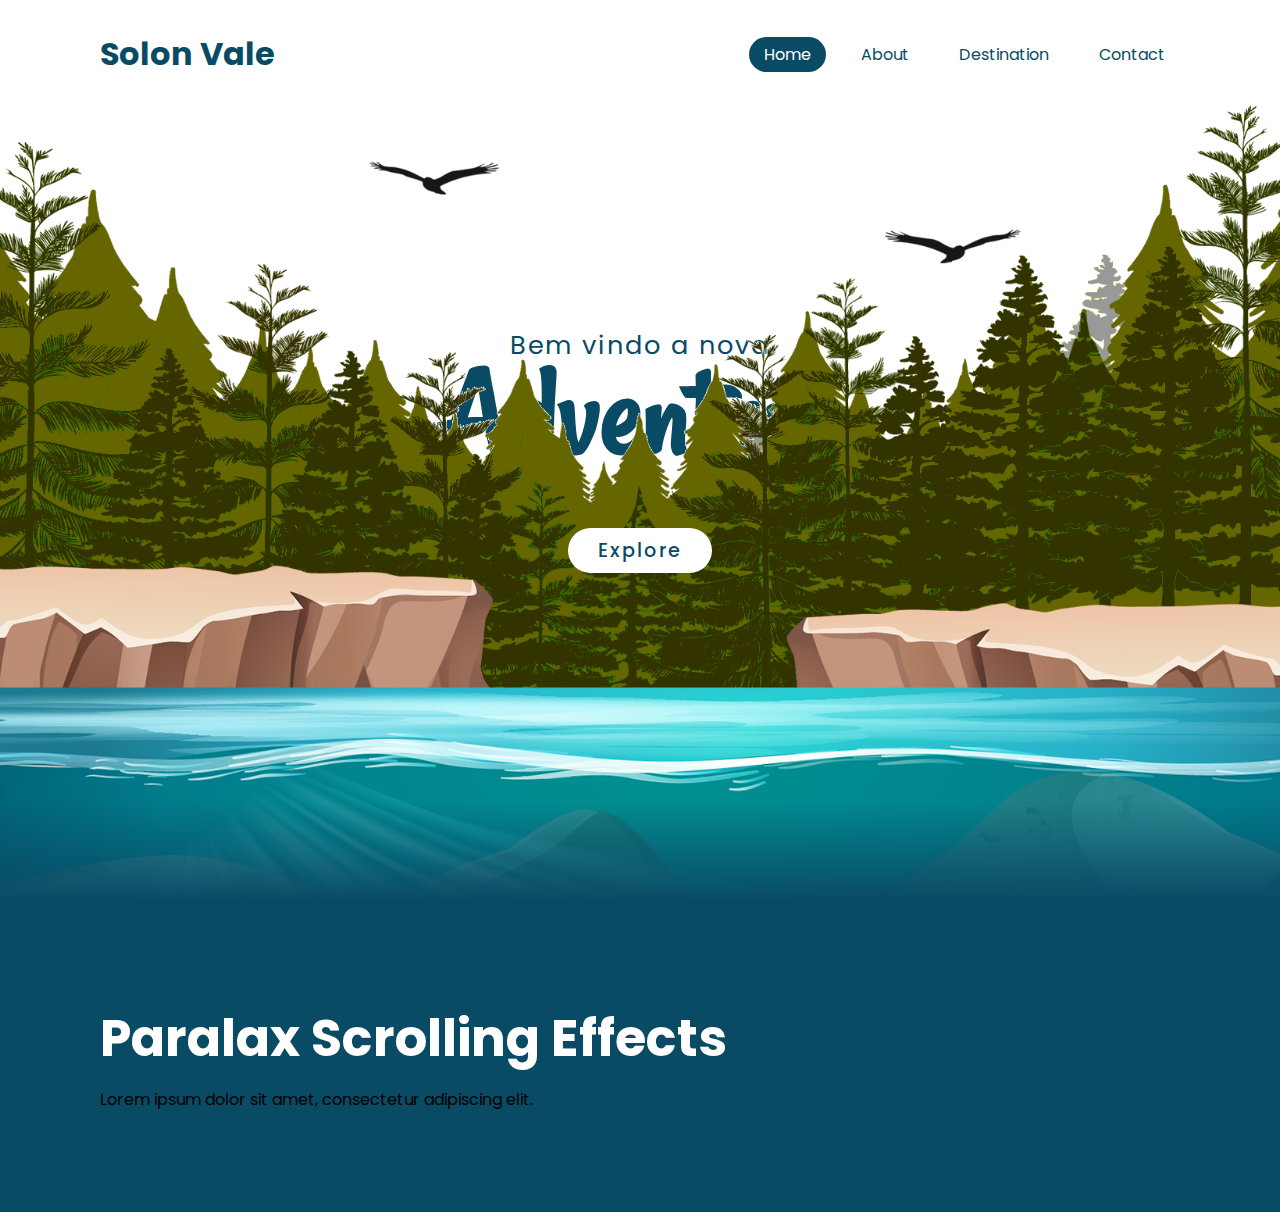
==== index.html @ bc414541 "Subindo arquivos do site" ====
<!DOCTYPE html>
<html lang="pt-br">

<head>
    <meta charset="UTF-8">
    <meta http-equiv="X-UA-Compatible" content="IE=edge">
    <meta name="viewport" content="width=device-width, initial-scale=1.0">
    <link rel="stylesheet" type="text/css" href="style/main.css">
    <title>solonvale</title>
</head>

<body>
    <header id="header">
        <a href="#" class="logo">Solon Vale</a>
        <ul>
            <li><a href="#" class="active">Home</a></li>
            <li><a href="#">About</a></li>
            <li><a href="#">Destination</a></li>
            <li><a href="#">Contact</a></li>
        </ul>
    </header>
    <section>
        <h2 id="text"><span>Bem vindo a nova</span><br>Adventure</h2>
        <img src="img/bird1.png" id="bird1">
        <img src="img/bird2.png" id="bird2">
        <img src="img/forest.png" id="forest">
        <a href="#" id="btn">Explore</a>
        <img src="img/rocks.png" id="rocks">
        <img src="img/water.png" id="water">
    </section>
    <div class="sec">
        <h2>Paralax Scrolling Effects</h2>
        <p>Lorem ipsum dolor sit amet, consectetur adipiscing elit.</p>
    </div>

    <script>
        let text = document.getElementById('text');
        let bird1 = document.getElementById('bird1');
        let bird2 = document.getElementById('bird2');
        let btn = document.getElementById('btn');
        let rocks = document.getElementById('rocks');
        let forest = document.getElementById('forest');
        let water = document.getElementById('water');
        let header = document.getElementById('header');

        window.addEventListener('scroll', function() {
            let value = window.scrollY;

            text.style.top = 50 + value * -0.5 + '%';
            bird1.style.top = value * -1.5 + 'px';
            bird1.style.left = value * 2 + 'px';
            bird2.style.top = value * -1.5 + 'px';
            bird2.style.top = value * -5 + 'px';
            btn.style.marginTop = value * 1.5 + 'px';
            rocks.style.top = value * -0.12 + 'px';
            forest.style.top = value * 0.25 + 'px';
            header.style.top = value * 0.5 + 'px';
        })
    </script>
</body>

</html>
---- style/main.css ----
@import url('https://fonts.googleapis.com/css2?family=Poppins:wght@100;200;300;400;500;600;700;800;900&display=swap');
@import url('https://fonts.googleapis.com/css2?family=Poppins:wght@100;200;300;400;500;600;700;800;900&family=Rancho&display=swap');
* {
    margin: 0;
    padding: 0;
    box-sizing: border-box;
    font-family: 'Poppins', sans-serif;
}

body {
    /*overflow: hidden;*/
    background: #fff;
    min-height: 100vh;
}

#header {
    position: absolute;
    top: 0;
    left: 0;
    width: 100%;
    padding: 30px 100px;
    display: flex;
    justify-content: space-between;
    align-items: center;
    z-index: 1000;
}

#header .logo {
    color: #094b65;
    font-weight: 700;
    font-size: 2em;
    text-decoration: none;
}

#header ul {
    display: flex;
    justify-content: center;
    align-items: center;
}

#header ul li {
    list-style: none;
    margin-left: 20px;
}

#header ul li a {
    text-decoration: none;
    padding: 6px 15px;
    color: #094b65;
    border-radius: 20px;
}

#header ul li a:hover,
#header ul li a.active {
    background: #094b65;
    color: #fff;
}

section {
    position: relative;
    width: 100%;
    height: 100vh;
    display: flex;
    justify-content: center;
    align-items: center;
}

section::before {
    content: '';
    position: absolute;
    bottom: 0;
    left: 0;
    width: 100%;
    height: 100px;
    background: linear-gradient(to top, #094b65, transparent);
    z-index: 10;
}

section img {
    position: absolute;
    top: 0;
    left: 0;
    width: 100%;
    height: 100%;
    object-fit: cover;
    pointer-events: none;
}

section #text {
    position: absolute;
    color: #094b65;
    font-size: 10vw;
    text-align: center;
    line-height: 0.55em;
    font-family: 'Rancho', cursive;
    transform: translateY(-50%);
}

section #text span {
    font-size: 0.20em;
    letter-spacing: 2px;
    font-weight: 400;
}

#btn {
    text-decoration: none;
    display: inline-block;
    padding: 8px 30px;
    background: #fff;
    color: #094b65;
    font-size: 1.2em;
    font-weight: 500;
    letter-spacing: 2px;
    border-radius: 40px;
    transform: translateY(100px);
}

.sec {
    position: relative;
    padding: 100px;
    background: #094b65;
}

.sec h2 {
    font-size: 3.2em;
    color: #fff;
    margin-bottom: 10px;
}

.sec p {}
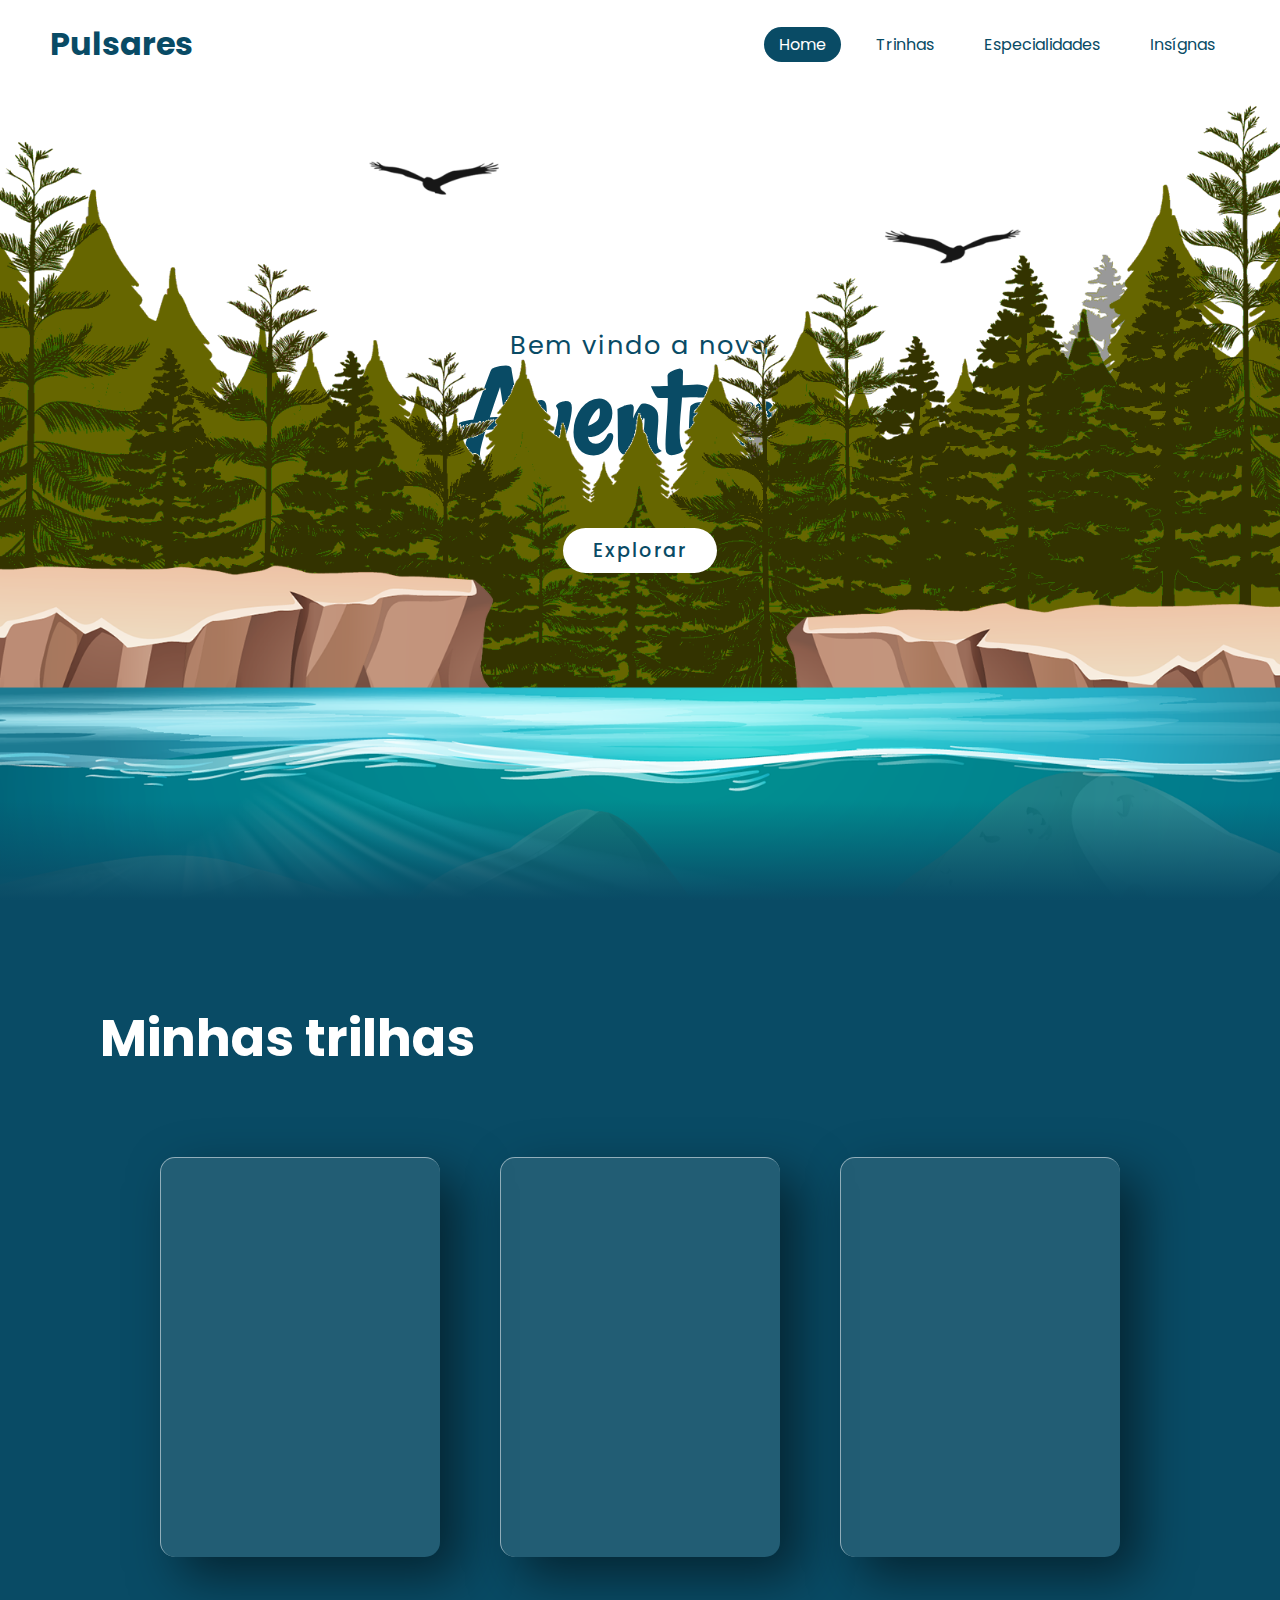
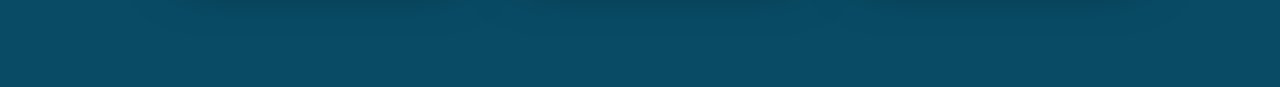
==== commit 15625513: "craindo cards" ====
--- a/index.html
+++ b/index.html
@@ -6,57 +6,73 @@
     <meta http-equiv="X-UA-Compatible" content="IE=edge">
     <meta name="viewport" content="width=device-width, initial-scale=1.0">
     <link rel="stylesheet" type="text/css" href="style/main.css">
-    <title>solonvale</title>
+    <title>Pulsares</title>
 </head>
 
 <body>
     <header id="header">
-        <a href="#" class="logo">Solon Vale</a>
-        <ul>
-            <li><a href="#" class="active">Home</a></li>
-            <li><a href="#">About</a></li>
-            <li><a href="#">Destination</a></li>
-            <li><a href="#">Contact</a></li>
-        </ul>
+        <a href="#" class="logo">Pulsares</a>
+        <nav id="nav">
+            <button id="btn-mobile">Menu</button>
+            <ul id="menu">
+                <li><a href="#" class="active">Home</a></li>
+                <li><a href="#">Trinhas</a></li>
+                <li><a href="#">Especialidades</a></li>
+                <li><a href="#">Insígnas</a></li>
+            </ul>
+        </nav>
     </header>
     <section>
-        <h2 id="text"><span>Bem vindo a nova</span><br>Adventure</h2>
+        <h2 id="text"><span>Bem vindo a nova</span><br>Aventura</h2>
         <img src="img/bird1.png" id="bird1">
         <img src="img/bird2.png" id="bird2">
         <img src="img/forest.png" id="forest">
-        <a href="#" id="btn">Explore</a>
+        <a href="#" id="btn">Explorar</a>
         <img src="img/rocks.png" id="rocks">
         <img src="img/water.png" id="water">
     </section>
-    <div class="sec">
-        <h2>Paralax Scrolling Effects</h2>
-        <p>Lorem ipsum dolor sit amet, consectetur adipiscing elit.</p>
+    <div class="trilhas">
+        <h2 class="titulo">Minhas trilhas</h2>
+        <div class="container">
+            <div class="cards">
+                <div class="content">
+                    <h2>01</h2>
+                    <h3>Card um</h3>
+                    <p>Lorem ipsum dolor sit amet, consectetur adipiscing elit, sent do eiusmod incididunt ut labore et dolore magna aliqua. ul enim veniam</p>
+                    <a href="#">Mais informações</a>
+                </div>
+            </div>
+            <div class="cards">
+                <div class="content">
+                    <h2>01</h2>
+                    <h3>Card um</h3>
+                    <p>Lorem ipsum dolor sit amet, consectetur adipiscing elit, sent do eiusmod incididunt ut labore et dolore magna aliqua. ul enim veniam</p>
+                    <a href="#">Mais informações</a>
+                </div>
+            </div>
+            <div class="cards">
+                <div class="content">
+                    <h2>01</h2>
+                    <h3>Card um</h3>
+                    <p>Lorem ipsum dolor sit amet, consectetur adipiscing elit, sent do eiusmod incididunt ut labore et dolore magna aliqua. ul enim veniam</p>
+                    <a href="#">Mais informações</a>
+                </div>
+            </div>
+        </div>
     </div>
-
+    <script src="script/main.js"></script>
+    <script type="text/javascript" src="script/vanilla-tilt.js"></script>
     <script>
-        let text = document.getElementById('text');
-        let bird1 = document.getElementById('bird1');
-        let bird2 = document.getElementById('bird2');
-        let btn = document.getElementById('btn');
-        let rocks = document.getElementById('rocks');
-        let forest = document.getElementById('forest');
-        let water = document.getElementById('water');
-        let header = document.getElementById('header');
-
-        window.addEventListener('scroll', function() {
-            let value = window.scrollY;
-
-            text.style.top = 50 + value * -0.5 + '%';
-            bird1.style.top = value * -1.5 + 'px';
-            bird1.style.left = value * 2 + 'px';
-            bird2.style.top = value * -1.5 + 'px';
-            bird2.style.top = value * -5 + 'px';
-            btn.style.marginTop = value * 1.5 + 'px';
-            rocks.style.top = value * -0.12 + 'px';
-            forest.style.top = value * 0.25 + 'px';
-            header.style.top = value * 0.5 + 'px';
-        })
+        VanillaTilt.init(document.querySelectorAll(".cards"), {
+            max: 25,
+            speed: 400,
+            glare: true,
+            "max-glare": 1,
+        });
     </script>
 </body>
+<!-- <footer>
+    <p>solonvale</p>
+</footer> -->
 
 </html>--- a/style/main.css
+++ b/style/main.css
@@ -8,17 +8,21 @@
 }
 
 body {
-    /*overflow: hidden;*/
+    overflow: auto;
     background: #fff;
     min-height: 100vh;
 }
 
+body::-webkit-scrollbar {
+    display: none;
+}
+
 #header {
     position: absolute;
     top: 0;
     left: 0;
     width: 100%;
-    padding: 30px 100px;
+    padding: 20px 50px;
     display: flex;
     justify-content: space-between;
     align-items: center;
@@ -115,16 +119,121 @@
     transform: translateY(100px);
 }
 
-.sec {
+
+/* sessao de trilhas */
+
+.trilhas {
     position: relative;
     padding: 100px;
     background: #094b65;
 }
 
-.sec h2 {
+.trilhas .titulo {
     font-size: 3.2em;
     color: #fff;
-    margin-bottom: 10px;
-}
-
-.sec p {}+    margin-bottom: 50px;
+}
+
+.container {
+    position: relative;
+    display: flex;
+    justify-content: center;
+    align-items: center;
+    max-width: 1200px;
+    /* flex-wrap: wrap; */
+    z-index: 1;
+}
+
+.container .cards {
+    position: relative;
+    width: 280px;
+    height: 400px;
+    margin: 30px;
+    box-shadow: 20px 20px 50px rgba(0, 0, 0, 0.5);
+    border-radius: 15px;
+    background: rgba(255, 255, 255, 0.1);
+    overflow: hidden;
+    display: flex;
+    justify-content: center;
+    align-items: center;
+    border-top: 1px solid rgba(255, 255, 255, 0.5);
+    border-left: 1px solid rgba(255, 255, 255, 0.5);
+}
+
+.container .cards .content {
+    padding: 20px;
+    text-align: center;
+    transform: translateY(100px);
+    opacity: 0;
+    transition: 0.5s;
+}
+
+.container .cards:hover .content {
+    transform: translateY(0px);
+    opacity: 1;
+}
+
+.container .cards .content h2 {
+    position: absolute;
+    top: -80px;
+    right: 30px;
+    font-size: 8em;
+    color: rgba(255, 255, 255, 0.05);
+    pointer-events: none;
+}
+
+.container .cards .content h3 {
+    font-size: 1.8em;
+    color: #fff;
+    z-index: 1;
+}
+
+.container .cards .content p {
+    font-size: 1em;
+    color: #fff;
+    font-weight: 300;
+}
+
+.container .cards .content a {
+    position: relative;
+    display: inline-block;
+    padding: 8px 20px;
+    margin-top: 15px;
+    background: #fff;
+    color: #000;
+    text-decoration: none;
+    border-radius: 20px;
+    font-weight: 500;
+    box-shadow: 0 5px 15px rgba(0, 0, 0, 0.2);
+}
+
+#btn-mobile {
+    display: none;
+}
+
+@media (max-width: 600px) {
+    #bird1 {
+        display: none;
+    }
+    #bird2 {
+        display: none;
+    }
+    #header {
+        padding: 20px;
+    }
+    #btn-mobile {
+        display: block;
+    }
+    #header ul {
+        display: none;
+        position: absolute;
+        width: 100%;
+        top: 70px;
+        right: 0px;
+        height: calc(100vh - 70px);
+        z-index: 1100;
+    }
+    #nav.active #menu {
+        display: block;
+    }
+}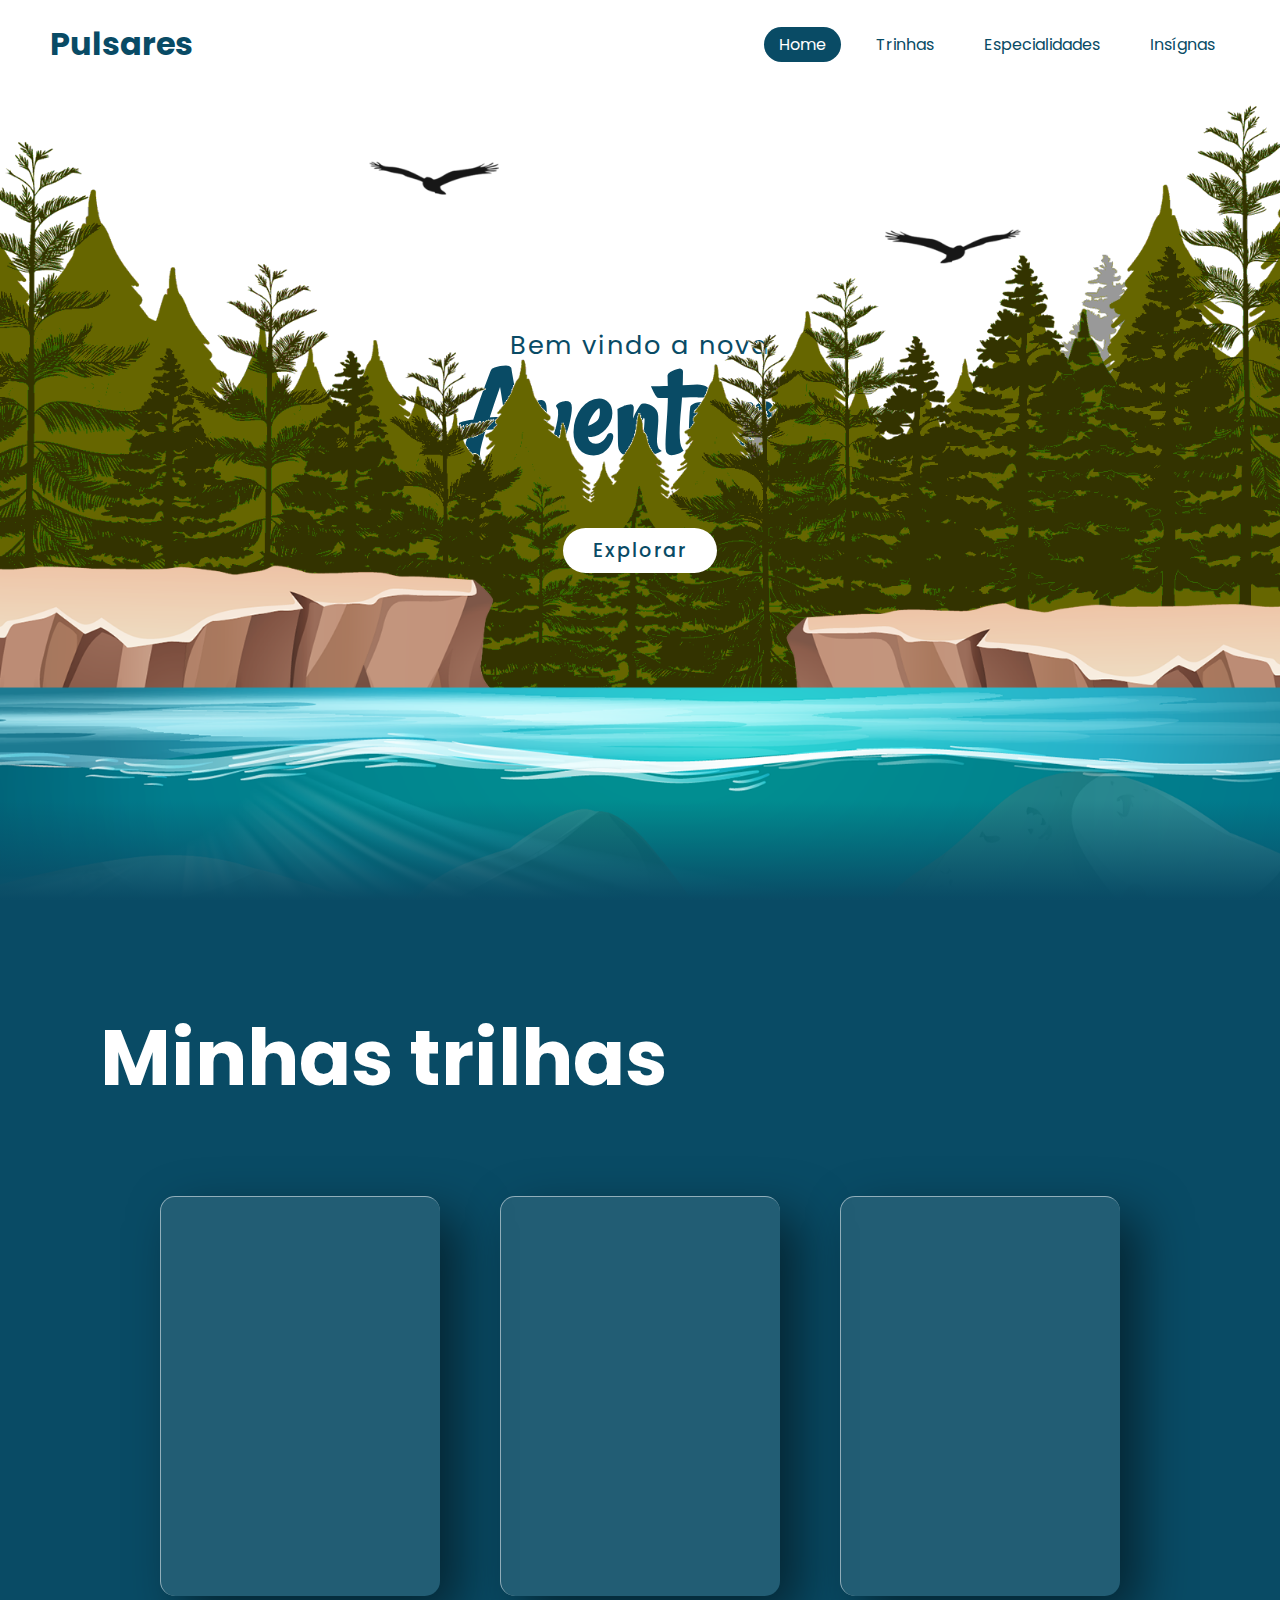
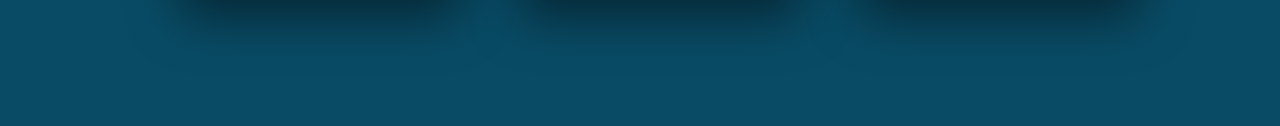
==== commit 5da8e3a9: "ajuste" ====
--- a/index.html
+++ b/index.html
@@ -13,7 +13,9 @@
     <header id="header">
         <a href="#" class="logo">Pulsares</a>
         <nav id="nav">
-            <button id="btn-mobile">Menu</button>
+            <button id="btn-mobile">Menu
+                <span id="hamburguer"></span>
+            </button>
             <ul id="menu">
                 <li><a href="#" class="active">Home</a></li>
                 <li><a href="#">Trinhas</a></li>
@@ -32,7 +34,9 @@
         <img src="img/water.png" id="water">
     </section>
     <div class="trilhas">
-        <h2 class="titulo">Minhas trilhas</h2>
+        <div class="titulo">
+            <h2>Minhas trilhas</h2>
+        </div>
         <div class="container">
             <div class="cards">
                 <div class="content">
--- a/style/main.css
+++ b/style/main.css
@@ -50,6 +50,7 @@
 #header ul li a {
     text-decoration: none;
     padding: 6px 15px;
+    margin-top: 15px;
     color: #094b65;
     border-radius: 20px;
 }
@@ -140,7 +141,7 @@
     justify-content: center;
     align-items: center;
     max-width: 1200px;
-    /* flex-wrap: wrap; */
+    flex-wrap: wrap;
     z-index: 1;
 }
 
@@ -233,7 +234,44 @@
         height: calc(100vh - 70px);
         z-index: 1100;
     }
+    #header ul li a {
+        padding: none;
+        display: inline-flex;
+    }
     #nav.active #menu {
         display: block;
     }
+    #menu a {
+        padding: 1rem 0;
+        margin: 0 1rem;
+        border-bottom: 2px solid rgba(0, 0, 0, .05)
+    }
+    #btn-mobile {
+        display: flex;
+        padding: .5rem 1rem;
+        font-size: 1rem;
+        border: none;
+        background: none;
+        cursor: pointer;
+    }
+    .trilhas {
+        padding: 0;
+    }
+    .trilhas .titulo {
+        width: auto;
+        height: auto;
+        font-size: 1.5em;
+        width: 100%;
+        padding: 20px;
+        border: 1px solid #fff;
+    }
+    .container {
+        display: inline-flex;
+        width: 100%;
+    }
+    .container .cards {
+        width: 100%;
+        padding: 20px;
+        overflow: visible;
+    }
 }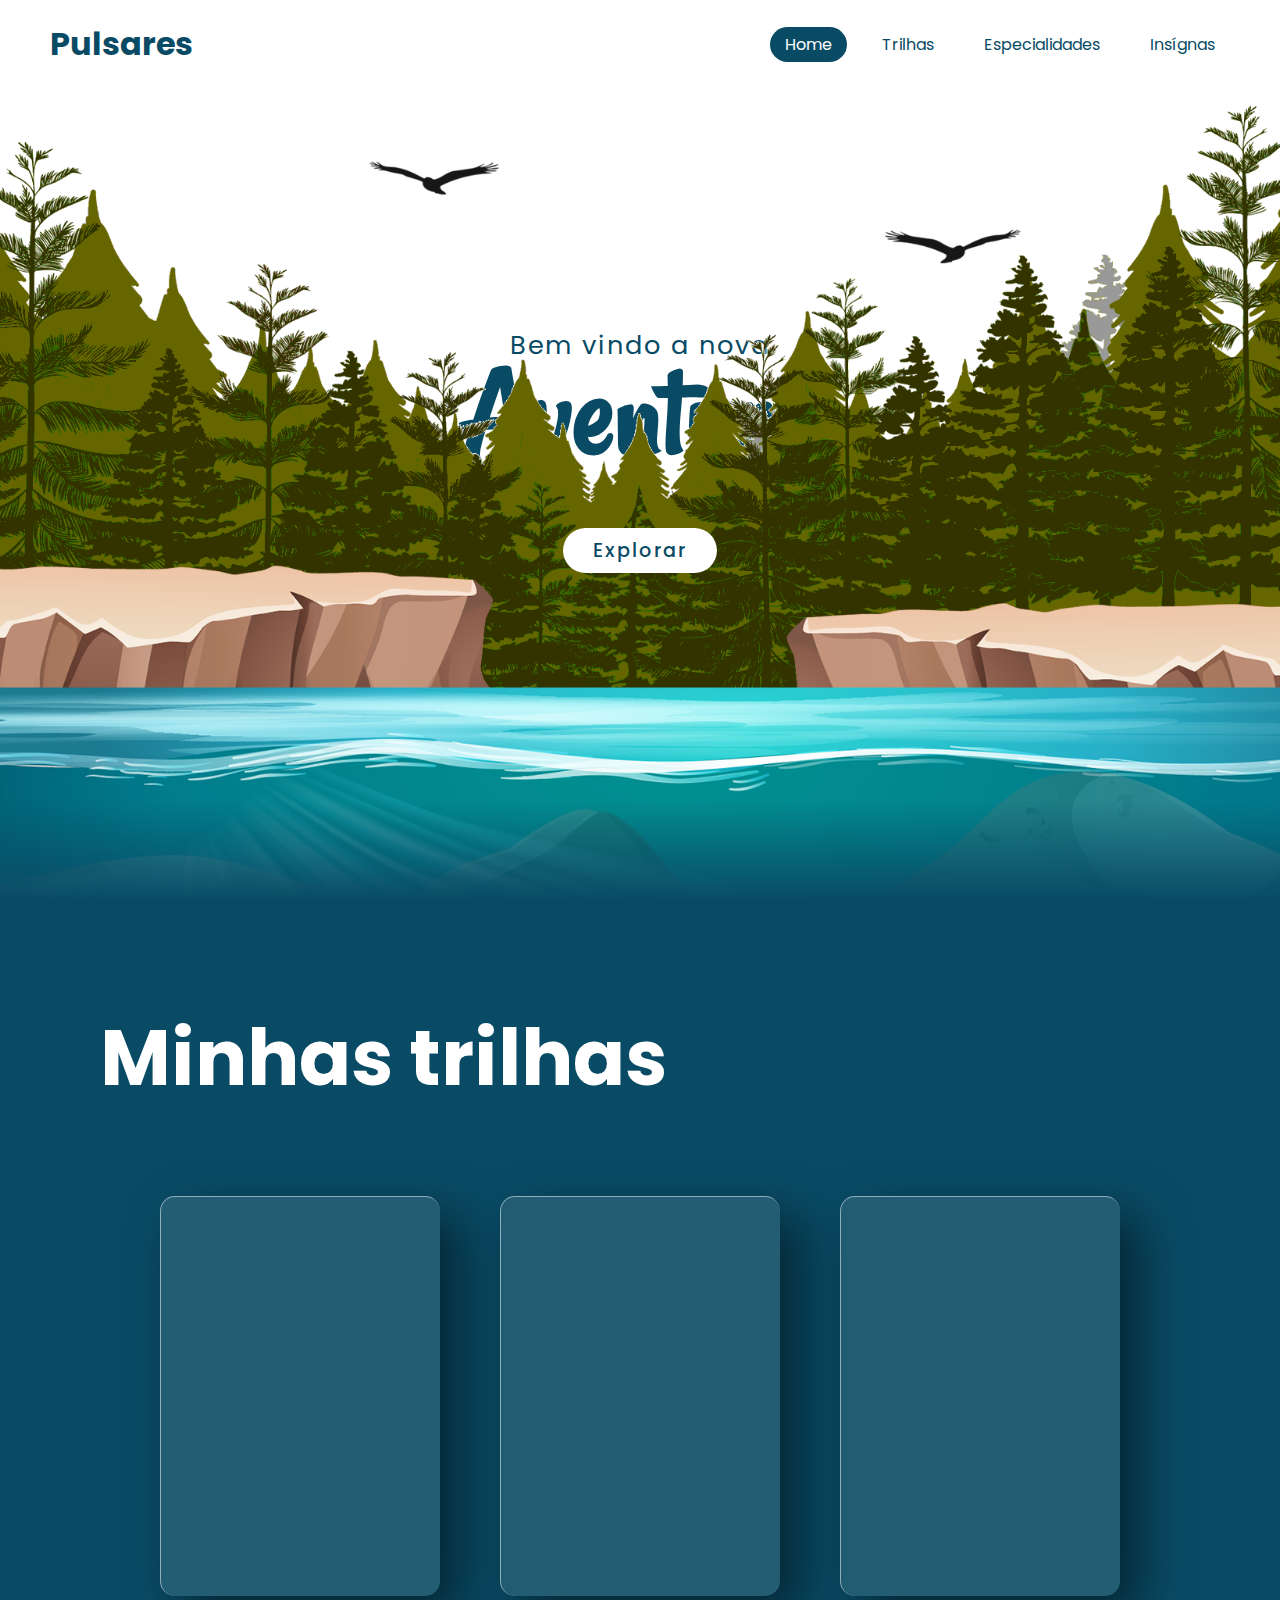
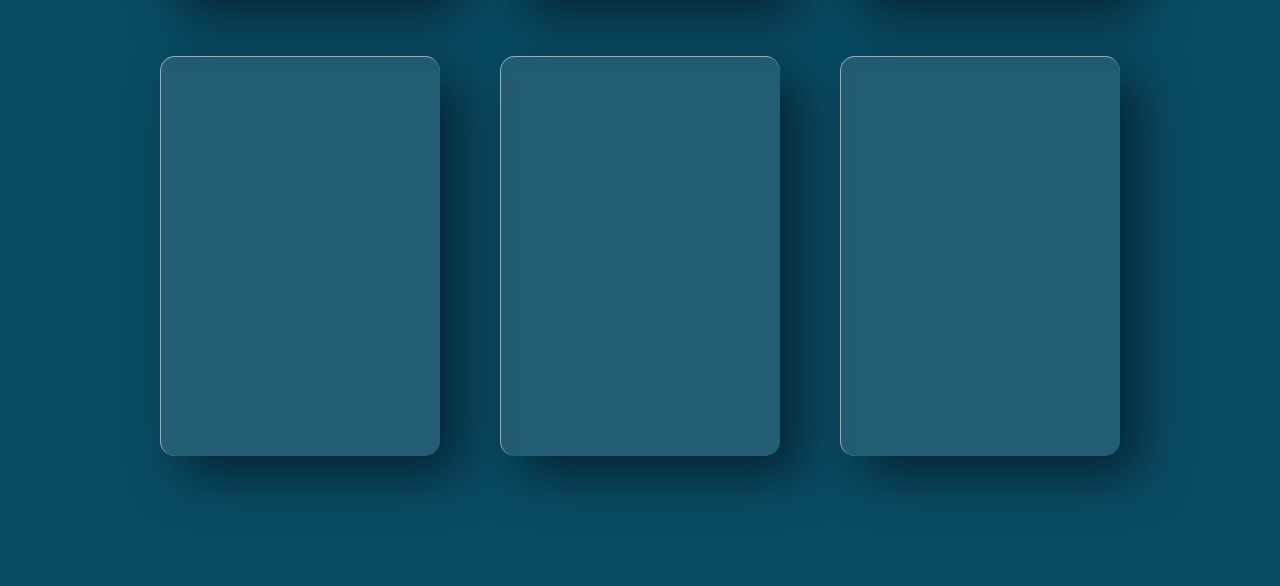
==== commit 83a5c41f: "criando a page trilha" ====
--- a/index.html
+++ b/index.html
@@ -18,26 +18,50 @@
             </button>
             <ul id="menu">
                 <li><a href="#" class="active">Home</a></li>
-                <li><a href="#">Trinhas</a></li>
+                <li><a href="pages/trilhas.html">Trilhas</a></li>
                 <li><a href="#">Especialidades</a></li>
                 <li><a href="#">Insígnas</a></li>
             </ul>
         </nav>
     </header>
-    <section>
+    <section id="paisagem">
         <h2 id="text"><span>Bem vindo a nova</span><br>Aventura</h2>
         <img src="img/bird1.png" id="bird1">
         <img src="img/bird2.png" id="bird2">
         <img src="img/forest.png" id="forest">
-        <a href="#" id="btn">Explorar</a>
+        <a href="#trilhas" id="btn">Explorar</a>
         <img src="img/rocks.png" id="rocks">
         <img src="img/water.png" id="water">
     </section>
-    <div class="trilhas">
+    <div id="trilhas">
         <div class="titulo">
             <h2>Minhas trilhas</h2>
         </div>
         <div class="container">
+            <div class="cards">
+                <div class="content">
+                    <h2>01</h2>
+                    <h3>Card um</h3>
+                    <p>Lorem ipsum dolor sit amet, consectetur adipiscing elit, sent do eiusmod incididunt ut labore et dolore magna aliqua. ul enim veniam</p>
+                    <a href="#">Mais informações</a>
+                </div>
+            </div>
+            <div class="cards">
+                <div class="content">
+                    <h2>02</h2>
+                    <h3>Card dois</h3>
+                    <p>Lorem ipsum dolor sit amet, consectetur adipiscing elit, sent do eiusmod incididunt ut labore et dolore magna aliqua. ul enim veniam</p>
+                    <a href="#">Mais informações</a>
+                </div>
+            </div>
+            <div class="cards">
+                <div class="content">
+                    <h2>01</h2>
+                    <h3>Card um</h3>
+                    <p>Lorem ipsum dolor sit amet, consectetur adipiscing elit, sent do eiusmod incididunt ut labore et dolore magna aliqua. ul enim veniam</p>
+                    <a href="#">Mais informações</a>
+                </div>
+            </div>
             <div class="cards">
                 <div class="content">
                     <h2>01</h2>
--- a/style/main.css
+++ b/style/main.css
@@ -61,7 +61,7 @@
     color: #fff;
 }
 
-section {
+#paisagem {
     position: relative;
     width: 100%;
     height: 100vh;
@@ -70,7 +70,7 @@
     align-items: center;
 }
 
-section::before {
+#paisagem::before {
     content: '';
     position: absolute;
     bottom: 0;
@@ -81,7 +81,7 @@
     z-index: 10;
 }
 
-section img {
+#paisagem img {
     position: absolute;
     top: 0;
     left: 0;
@@ -91,7 +91,7 @@
     pointer-events: none;
 }
 
-section #text {
+#paisagem #text {
     position: absolute;
     color: #094b65;
     font-size: 10vw;
@@ -101,7 +101,7 @@
     transform: translateY(-50%);
 }
 
-section #text span {
+#paisagem #text span {
     font-size: 0.20em;
     letter-spacing: 2px;
     font-weight: 400;
@@ -123,13 +123,13 @@
 
 /* sessao de trilhas */
 
-.trilhas {
+#trilhas {
     position: relative;
     padding: 100px;
     background: #094b65;
 }
 
-.trilhas .titulo {
+#trilhas .titulo {
     font-size: 3.2em;
     color: #fff;
     margin-bottom: 50px;
@@ -222,9 +222,6 @@
     #header {
         padding: 20px;
     }
-    #btn-mobile {
-        display: block;
-    }
     #header ul {
         display: none;
         position: absolute;
@@ -246,24 +243,59 @@
         margin: 0 1rem;
         border-bottom: 2px solid rgba(0, 0, 0, .05)
     }
+    /* inicio do menu hamburguer */
     #btn-mobile {
         display: flex;
+        justify-content: center;
+        align-items: center;
+        color: #094b65;
         padding: .5rem 1rem;
-        font-size: 1rem;
+        font-size: 1.3em;
+        font-style: bold;
         border: none;
         background: none;
         cursor: pointer;
     }
+    #hamburguer {
+        border-color: #094b65;
+        border-top: 2px solid;
+        width: 20px;
+        margin-left: 10px;
+    }
+    #hamburguer::after,
+    #hamburguer::before {
+        content: '';
+        display: block;
+        width: 20px;
+        height: 2px;
+        background: currentColor;
+        margin-top: 5px;
+        transition: 0.3s;
+        position: relative;
+    }
+    #nav.active #hamburguer {
+        border-top-color: transparent;
+    }
+    #nav.active #hamburguer::before {
+        transform: rotate(135deg);
+    }
+    #nav.active #hamburguer::after {
+        transform: rotate(-135deg);
+        top: -7px;
+    }
+    /* final do menu hamburguer */
     .trilhas {
         padding: 0;
     }
     .trilhas .titulo {
+        display: flex;
+        justify-content: center;
+        align-items: center;
         width: auto;
         height: auto;
         font-size: 1.5em;
         width: 100%;
         padding: 20px;
-        border: 1px solid #fff;
     }
     .container {
         display: inline-flex;
